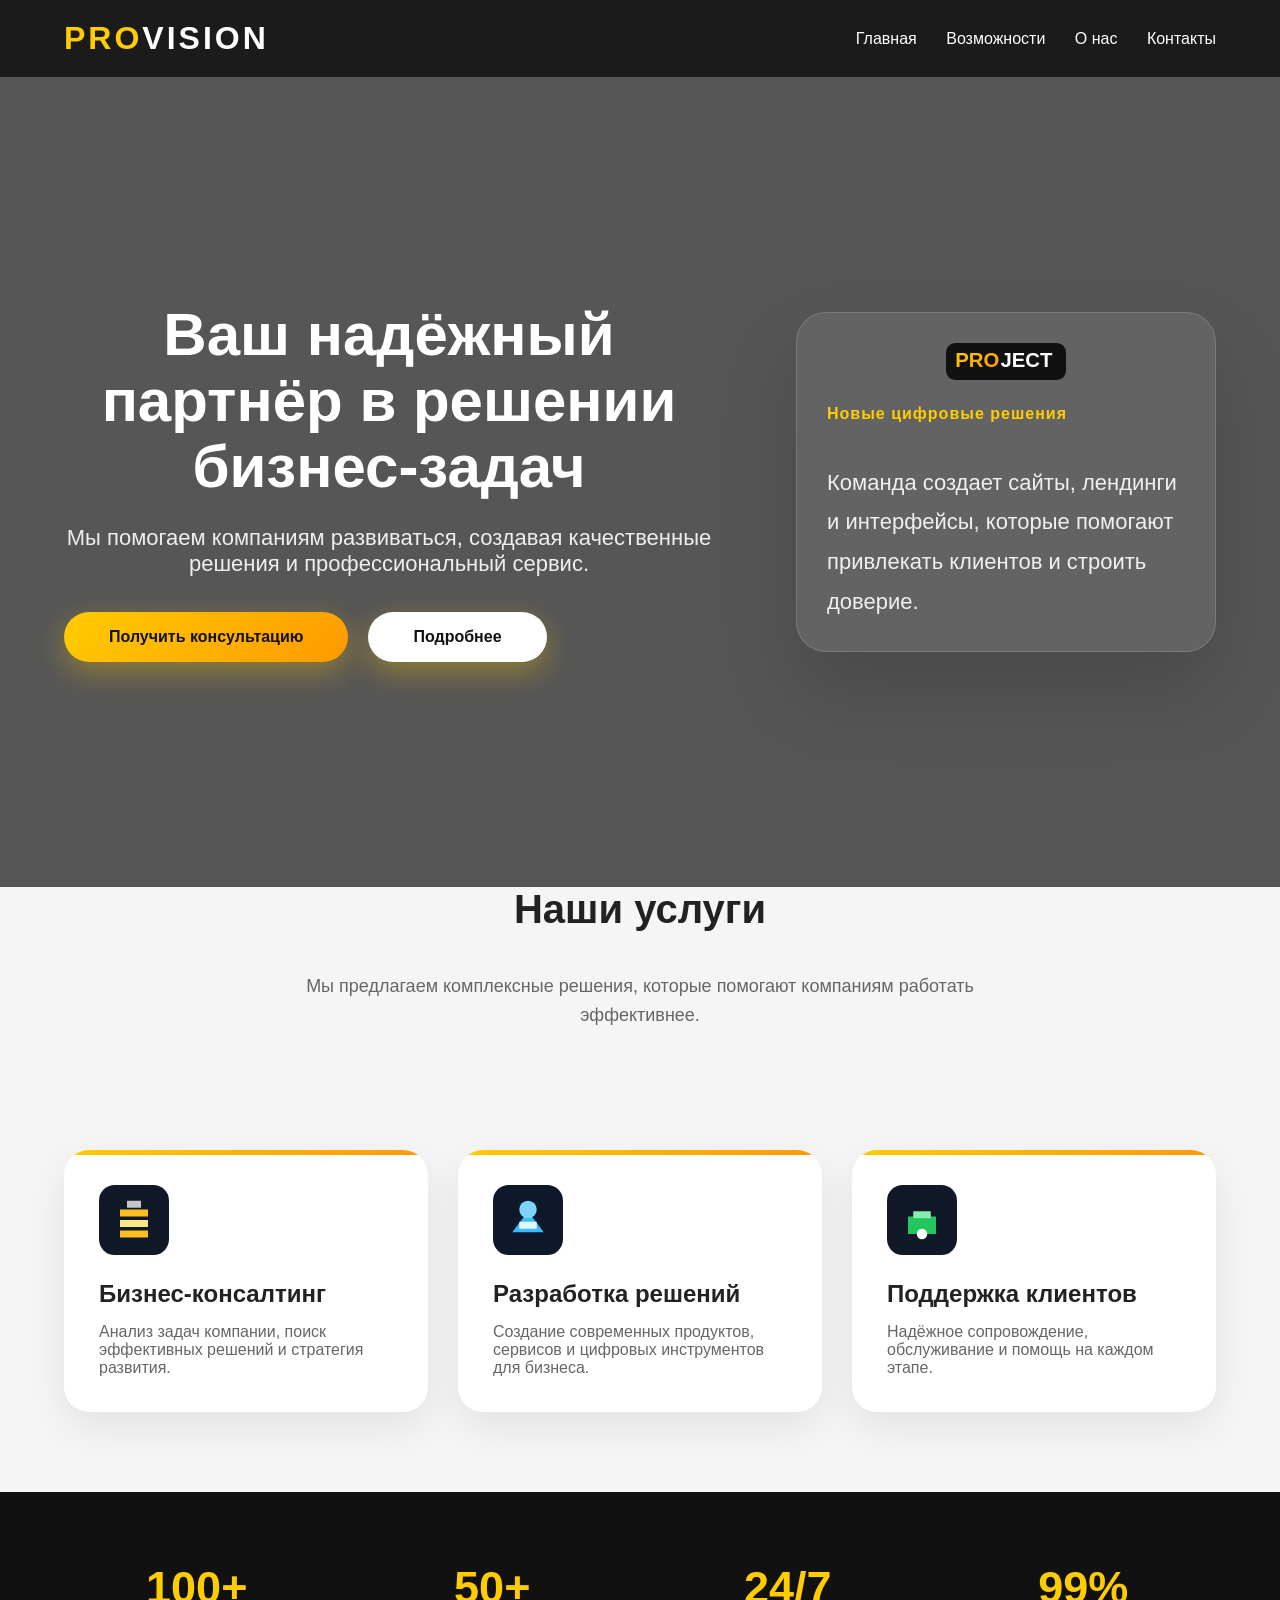
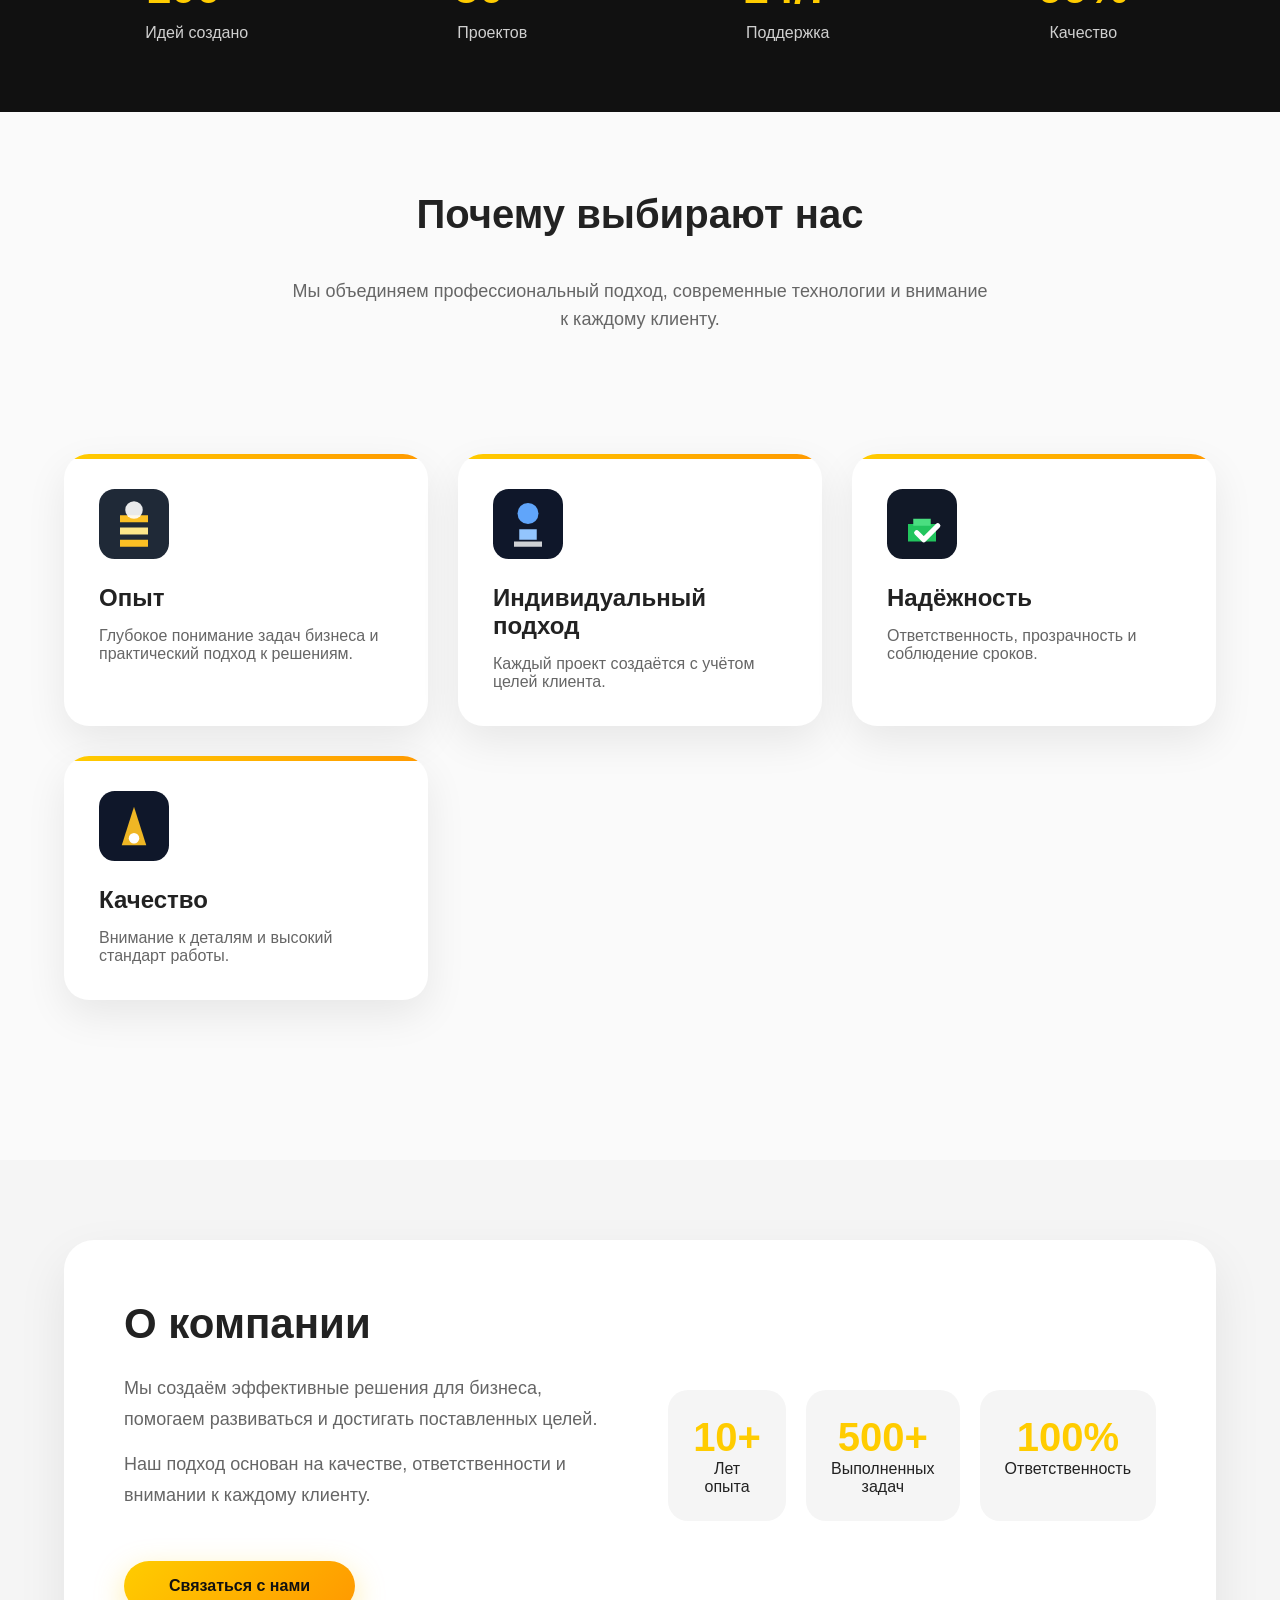
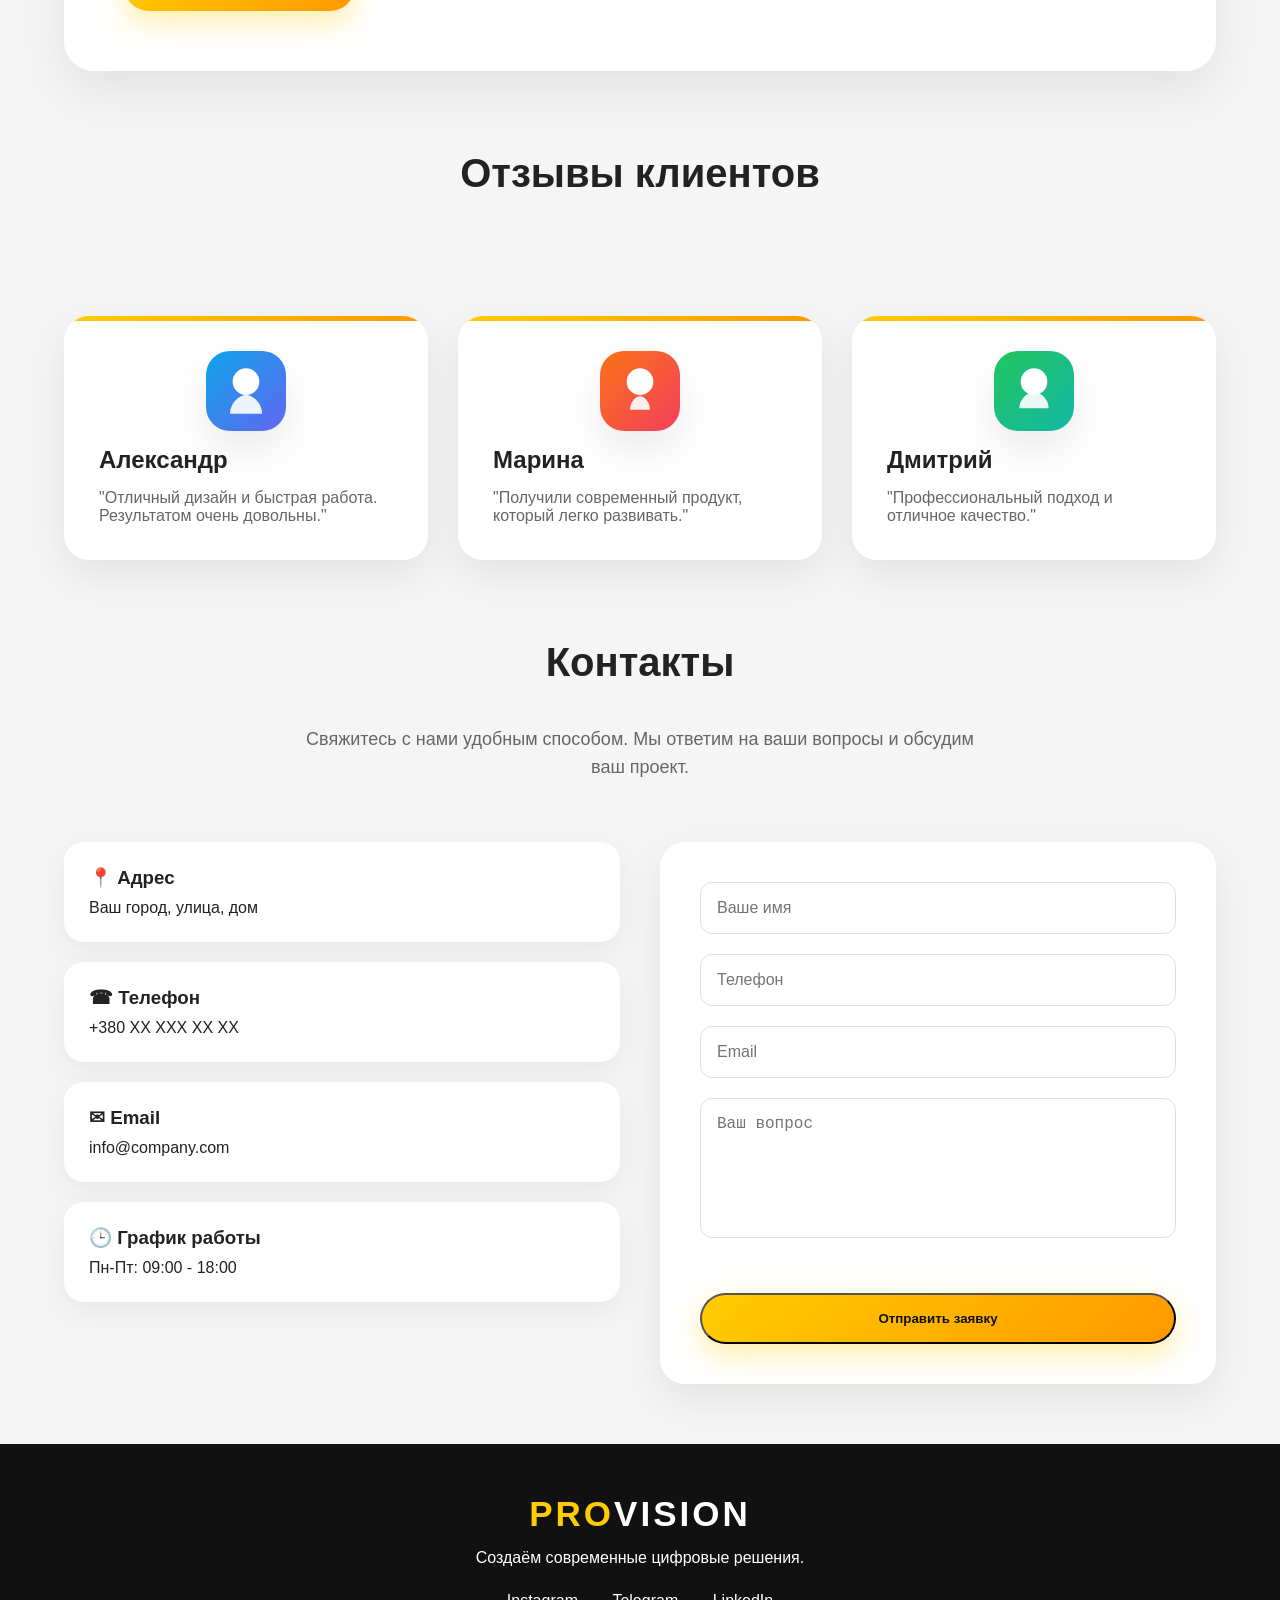
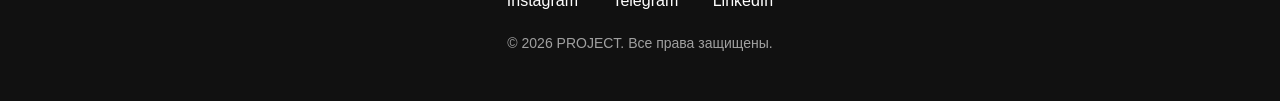
==== index.html @ 2eb460d2 "Add company contact section" ====
<!DOCTYPE html>
<html lang="ru">

<head>

    <meta charset="UTF-8">
    <meta name="viewport" content="width=device-width, initial-scale=1.0">

    <title>PROJECT Studio — digital products</title>
    <meta name="description" content="PROJECT Studio создает современные веб-сайты, лендинги и цифровые продукты для бизнеса. UX/UI, адаптивность и высокая скорость загрузки.">
    <meta name="keywords" content="веб-дизайн, цифровые продукты, UX, UI, адаптивный сайт, сайт для бизнеса, разработка сайтов, лендинг">
    <link rel="icon" href="favicon.ico">
    <link rel="stylesheet" href="style.css">

</head>


<body>


<header>

<div class="container">

<div class="logo">
<span>PRO</span>VISION
</div>


<nav>

<a href="#home">Главная</a>
<a href="#services">Возможности</a>
<a href="#about">О нас</a>
<a href="#contact">Контакты</a>

</nav>

</div>

</header>



<section class="hero" id="home">

<div class="container hero-content">


<div class="hero-text">

<h1>
Ваш надёжный партнёр
в решении бизнес-задач
</h1>


<p>
Мы помогаем компаниям развиваться,
создавая качественные решения
и профессиональный сервис.
</p>


<div class="hero-buttons">

<a href="#contact" class="btn">
Получить консультацию
</a>


<a href="#about" class="btn secondary">
Подробнее
</a>

</div>

</div>



<div class="hero-image">
    <div class="hero-visual">
        <img src="images/logo.svg" alt="PROJECT Studio" class="hero-brand">
        <div class="hero-panel">
            <span>Новые цифровые решения</span>
            <p>Команда создает сайты, лендинги и интерфейсы, которые помогают привлекать клиентов и строить доверие.</p>
        </div>
    </div>
</div>

</div>

</section>




<section id="services">

<div class="container">

<h2 class="section-title">
Наши услуги
</h2>

<p class="section-description">
Мы предлагаем комплексные решения,
которые помогают компаниям работать эффективнее.

</p>

<div class="cards">


<div class="card">

<div class="icon">
<img src="assets/icons/business.svg" alt="Бизнес-консалтинг">
</div>

<h3>
Бизнес-консалтинг
</h3>

<p>
Анализ задач компании,
поиск эффективных решений
и стратегия развития.
</p>

</div>



<div class="card">

<div class="icon">
<img src="assets/icons/solution.svg" alt="Разработка решений">
</div>

<h3>
Разработка решений
</h3>

<p>
Создание современных продуктов,
сервисов и цифровых инструментов
для бизнеса.
</p>

</div>



<div class="card">

<div class="icon">
<img src="assets/icons/support.svg" alt="Поддержка клиентов">
</div>

<h3>
Поддержка клиентов
</h3>

<p>
Надёжное сопровождение,
обслуживание и помощь
на каждом этапе.
</p>

</div>


</div>

</div>

</section>

<section class="stats">

<div class="container">


<div class="stat">

<h2>100+</h2>
<p>Идей создано</p>

</div>


<div class="stat">

<h2>50+</h2>
<p>Проектов</p>

</div>


<div class="stat">

<h2>24/7</h2>
<p>Поддержка</p>

</div>


<div class="stat">

<h2>99%</h2>
<p>Качество</p>

</div>


</div>

</section>

<section class="advantages">

<div class="container">


<h2 class="section-title">
Почему выбирают нас
</h2>


<p class="section-description">

Мы объединяем профессиональный подход,
современные технологии и внимание к каждому клиенту.

</p>


<div class="cards">


<div class="card">

<div class="icon">

<img src="assets/icons/experience.svg" alt="Опыт">

</div>


<h3>
Опыт
</h3>


<p>
Глубокое понимание задач бизнеса
и практический подход к решениям.
</p>

</div>



<div class="card">

<div class="icon">

<img src="assets/icons/individual.svg" alt="Индивидуальный подход">

</div>


<h3>
Индивидуальный подход
</h3>


<p>
Каждый проект создаётся
с учётом целей клиента.
</p>

</div>



<div class="card">

<div class="icon">

<img src="assets/icons/reliability.svg" alt="Надёжность">

</div>


<h3>
Надёжность
</h3>


<p>
Ответственность,
прозрачность и соблюдение сроков.
</p>

</div>



<div class="card">

<div class="icon">

<img src="assets/icons/quality.svg" alt="Качество">

</div>


<h3>
Качество
</h3>


<p>
Внимание к деталям
и высокий стандарт работы.
</p>

</div>


</div>


</div>

</section>

<section id="about">

<div class="container">

<div class="about-box">


<div class="about-text">

<h2>
О компании
</h2>


<p>
Мы создаём эффективные решения для бизнеса,
помогаем развиваться и достигать поставленных целей.
</p>


<p>
Наш подход основан на качестве,
ответственности и внимании к каждому клиенту.
</p>


<a href="#contact" class="btn">
Связаться с нами
</a>

</div>



<div class="about-features">


<div class="feature">

<h3>
10+
</h3>

<p>
Лет опыта
</p>

</div>



<div class="feature">

<h3>
500+
</h3>

<p>
Выполненных задач
</p>

</div>



<div class="feature">

<h3>
100%
</h3>

<p>
Ответственность
</p>

</div>


</div>


</div>

</div>

</section>


<section class="reviews">

<div class="container">

<h2 class="section-title">
Отзывы клиентов
</h2>


<div class="cards">


<div class="card">

<div class="avatar avatar-client avatar-client-1">
    <img src="images/avatar-1.svg" alt="Аватар клиента Александр">
</div>

<h3>
Александр
</h3>

<p>
"Отличный дизайн и быстрая работа.
Результатом очень довольны."
</p>

</div>



<div class="card">

<div class="avatar avatar-client avatar-client-2">
    <img src="images/avatar-2.svg" alt="Аватар клиента Марина">
</div>

<h3>
Марина
</h3>

<p>
"Получили современный продукт,
который легко развивать."
</p>

</div>



<div class="card">

<div class="avatar avatar-client avatar-client-3">
    <img src="images/avatar-3.svg" alt="Аватар клиента Дмитрий">
</div>

<h3>
Дмитрий
</h3>

<p>
"Профессиональный подход
и отличное качество."
</p>

</div>


</div>

</div>

</section>


<section id="contact">

<div class="container">


<h2 class="section-title">
Контакты
</h2>


<p class="section-description">

Свяжитесь с нами удобным способом.
Мы ответим на ваши вопросы и обсудим ваш проект.

</p>


<div class="contact-grid">


<div class="contact-info">


<div class="contact-item">

<h3>
📍 Адрес
</h3>

<p>
Ваш город, улица, дом
</p>

</div>



<div class="contact-item">

<h3>
☎ Телефон
</h3>

<p>
+380 XX XXX XX XX
</p>

</div>



<div class="contact-item">

<h3>
✉ Email
</h3>

<p>
info@company.com
</p>

</div>



<div class="contact-item">

<h3>
🕒 График работы
</h3>

<p>
Пн-Пт: 09:00 - 18:00
</p>

</div>


</div>



<div class="contact-form">


<form>


<input 
type="text"
placeholder="Ваше имя">


<input
type="tel"
placeholder="Телефон">


<input
type="email"
placeholder="Email">


<textarea
placeholder="Ваш вопрос">
</textarea>


<button class="btn">
Отправить заявку
</button>


</form>


</div>


</div>


</div>

</section>

<footer>

<div class="container footer-content">


<div class="footer-logo">

<span>PRO</span>VISION

</div>


<p>
Создаём современные цифровые решения.
</p>


<div class="social">

<a href="#">Instagram</a>
<a href="#">Telegram</a>
<a href="#">LinkedIn</a>

</div>


<p class="copyright">
© 2026 PROJECT. Все права защищены.
</p>


</div>

</footer>



<script src="script.js"></script>


</body>

</html>
---- style.css ----
* {
    margin: 0;
    padding: 0;
    box-sizing: border-box;
}

html {
    scroll-behavior: smooth;
}

body {
    font-family: "Segoe UI", Arial, sans-serif;
    background: #f5f5f5;
    color: #222;
}

.container {
    width: 90%;
    max-width: 1200px;
    margin: auto;
}


/* HEADER */

header {
    position: sticky;
    top: 0;
    z-index: 1000;
    background: rgba(15,15,15,0.95);
    backdrop-filter: blur(10px);
    padding: 20px 0;
}

header .container {
    display: flex;
    justify-content: space-between;
    align-items: center;
}

.logo span {
    color:#ffcc00;
}

.logo {
    color: white;
    font-size:32px;
    font-weight:900;
    letter-spacing:3px;
}

.hero-image {
    display:flex;
    justify-content:center;
    align-items:center;
}

.hero-visual {
    width:100%;
    max-width:420px;
    padding:30px;
    background:rgba(255,255,255,0.08);
    border:1px solid rgba(255,255,255,0.15);
    border-radius:30px;
    box-shadow:0 40px 80px rgba(0,0,0,0.15);
}

.hero-brand {
    width:120px;
    display:block;
    margin:0 auto 25px;
}

.hero-panel {
    text-align:left;
}

.hero-panel span {
    display:inline-block;
    color:#ffcc00;
    letter-spacing:1px;
    font-weight:700;
    margin-bottom:15px;
}

.hero-panel p {
    font-size:18px;
    line-height:1.8;
    opacity:.9;
}

nav a {
    color: white;
    text-decoration: none;
    margin-left: 25px;
    font-size: 16px;
    transition: .3s;
}

nav a:hover {
    color: #ffcc00;
}


/* HERO */

.hero {
    min-height: 90vh;
    display:flex;
    align-items:center;
    text-align:center;
    color:white;
    background:
    linear-gradient(
        rgba(0,0,0,.65),
        rgba(0,0,0,.65)
    ),
    url("https://images.unsplash.com/photo-1516321318423-f06f85e504b3")
    center/cover no-repeat;
}


.hero h1 {
    font-size: 60px;
    margin-bottom: 20px;
}

.hero p {
    font-size: 22px;
    opacity: .9;
}


.btn {
    display:inline-block;
    margin-top:35px;
    padding:16px 45px;
    background:
    linear-gradient(
        135deg,
        #ffcc00,
        #ff9900
    );
    color:#111;
    border-radius:50px;
    text-decoration:none;
    font-weight:800;
    box-shadow:
    0 10px 30px rgba(255,204,0,.35);
    transition:.3s;
}

.btn:hover {
    transform:
    translateY(-5px)
    scale(1.05);
}


/* CARDS */

.cards {
    display: grid;
    grid-template-columns:
    repeat(auto-fit,minmax(280px,1fr));

    gap: 30px;
    padding: 80px 0;
}


.card {

    background:white;
    padding:35px;
    border-radius:25px;

    box-shadow:
    0 15px 40px rgba(0,0,0,.08);

    transition:.4s;
}


.card:hover {

    transform:
    translateY(-10px);

}


.card h3 {

    font-size:24px;
    margin-bottom:15px;

}


.card p {

    color:#666;

}



/* FOOTER */

footer {

    background:#111;
    color:white;
    text-align:center;
    padding:30px;

}


/* MOBILE */

@media(max-width:700px){

header .container{

flex-direction:column;

}


nav{

margin-top:15px;

}


.hero h1{

font-size:40px;

}

}

.icon {
    width:70px;
    height:70px;
    margin-bottom:25px;
}

.icon img {
    width:100%;
    height:100%;
    object-fit:contain;
}

.hero-content {
    display:flex;
    align-items:center;
    justify-content:space-between;
    gap:50px;
}


.hero-text {

max-width:650px;

}


.hero h1 {

font-size:60px;

line-height:1.1;

}


.hero p {

margin-top:25px;

font-size:22px;

}


.hero-buttons {

display:flex;

gap:20px;

flex-wrap:wrap;

}


.btn.secondary {

background:white;

color:#111;

}


.hero-image {

display:flex;

justify-content:center;

align-items:center;

}


.circle {

width:280px;

height:280px;

border-radius:50%;

display:flex;

align-items:center;

justify-content:center;

font-size:100px;

background:

linear-gradient(
135deg,
#ffcc00,
#ff9900
);

box-shadow:

0 20px 60px rgba(255,204,0,.35);

animation:

float 3s infinite ease-in-out;

}


@keyframes float {

0%,100% {

transform:translateY(0);

}


50% {

transform:translateY(-20px);

}

}


@media(max-width:800px){

.hero-content{

flex-direction:column;

text-align:center;

}


.hero h1{

font-size:40px;

}

}


.card {

    position:relative;

    overflow:hidden;

}


.card::before {

    content:"";

    position:absolute;

    top:0;
    left:0;

    width:100%;
    height:5px;

    background:
    linear-gradient(
        90deg,
        #ffcc00,
        #ff9900
    );

}


.section-title {

    text-align:center;

    font-size:40px;

    margin-bottom:40px;

}


/* STATS */

.stats {

    background:#111;

    color:white;

    padding:70px 0;

}


.stats .container {

    display:grid;

    grid-template-columns:
    repeat(auto-fit,minmax(180px,1fr));

    gap:30px;

    text-align:center;

}


.stat h2 {

    font-size:45px;

    color:#ffcc00;

}


.stat p {

    margin-top:10px;

    opacity:.8;

}


.hidden {

opacity:0;

transform:translateY(40px);

transition:.7s;

}


.show {

opacity:1;

transform:translateY(0);

}


.avatar {
    width:80px;
    height:80px;
    margin:0 auto 15px;
    border-radius:24px;
    overflow:hidden;
    box-shadow:0 20px 40px rgba(0,0,0,.08);
}

.avatar img {
    width:100%;
    height:100%;
    object-fit:cover;
}


.contact-box {

background:white;

padding:50px;

border-radius:30px;

box-shadow:

0 20px 50px rgba(0,0,0,.08);

text-align:center;

margin:80px 0;

}


.contact-box h2 {

font-size:40px;

margin-bottom:15px;

}


.contact-box form {

display:flex;

flex-direction:column;

gap:20px;

margin-top:30px;

}


.contact-box input,
.contact-box textarea {


padding:18px;

border-radius:15px;

border:1px solid #ddd;

font-size:16px;

}


.contact-box textarea {

height:150px;

resize:none;

}


.contact-box button {

border:none;

cursor:pointer;

}

footer {

background:#111;

color:white;

padding:50px 0;

}


.footer-content {

text-align:center;

}


.footer-logo {

font-size:35px;

font-weight:900;

letter-spacing:3px;

margin-bottom:15px;

}


.footer-logo span {

color:#ffcc00;

}


.social {

margin:25px 0;

}


.social a {

color:white;

text-decoration:none;

margin:0 15px;

transition:.3s;

}


.social a:hover {

color:#ffcc00;

}


.copyright {

opacity:.6;

font-size:14px;

}

@media(max-width:600px){

nav a {

display:block;

margin:10px 0;

}

.hero {

padding:60px 0;

}

.hero p {

font-size:18px;

}

.cards {

padding:40px 0;

}

.contact-box {

padding:30px 20px;

}

.section-title {

font-size:32px;

}

}
.about-box {

display:flex;

align-items:center;

justify-content:space-between;

gap:50px;

background:white;

padding:60px;

border-radius:30px;

box-shadow:

0 20px 50px rgba(0,0,0,.08);

margin:80px 0;

}


.about-text {

max-width:600px;

}


.about-text h2 {

font-size:42px;

margin-bottom:25px;

}


.about-text p {

font-size:18px;

line-height:1.7;

color:#666;

margin-bottom:15px;

}


.about-features {

display:grid;

grid-template-columns:repeat(3,1fr);

gap:20px;

}


.feature {

text-align:center;

padding:25px;

background:#f5f5f5;

border-radius:20px;

}


.feature h3 {

font-size:40px;

color:#ffcc00;

}


@media(max-width:800px){

.about-box{

flex-direction:column;

padding:30px;

}


.about-features{

grid-template-columns:1fr;

}

}
.section-description {

text-align:center;

max-width:700px;

margin:0 auto 40px;

color:#666;

font-size:18px;

line-height:1.6;

}
.advantages {

background:#fafafa;

padding:80px 0;

}
.contact-grid {

display:grid;

grid-template-columns:

repeat(auto-fit,minmax(300px,1fr));

gap:40px;

margin:60px 0;

}


.contact-info {

display:flex;

flex-direction:column;

gap:20px;

}


.contact-item {

background:white;

padding:25px;

border-radius:20px;

box-shadow:

0 10px 30px rgba(0,0,0,.06);

}


.contact-item h3 {

margin-bottom:10px;

}


.contact-form {

background:white;

padding:40px;

border-radius:25px;

box-shadow:

0 15px 40px rgba(0,0,0,.08);

}


.contact-form form {

display:flex;

flex-direction:column;

gap:20px;

}


.contact-form input,
.contact-form textarea {

padding:16px;

border-radius:12px;

border:1px solid #ddd;

font-size:16px;

}


.contact-form textarea {

height:140px;

resize:none;

}
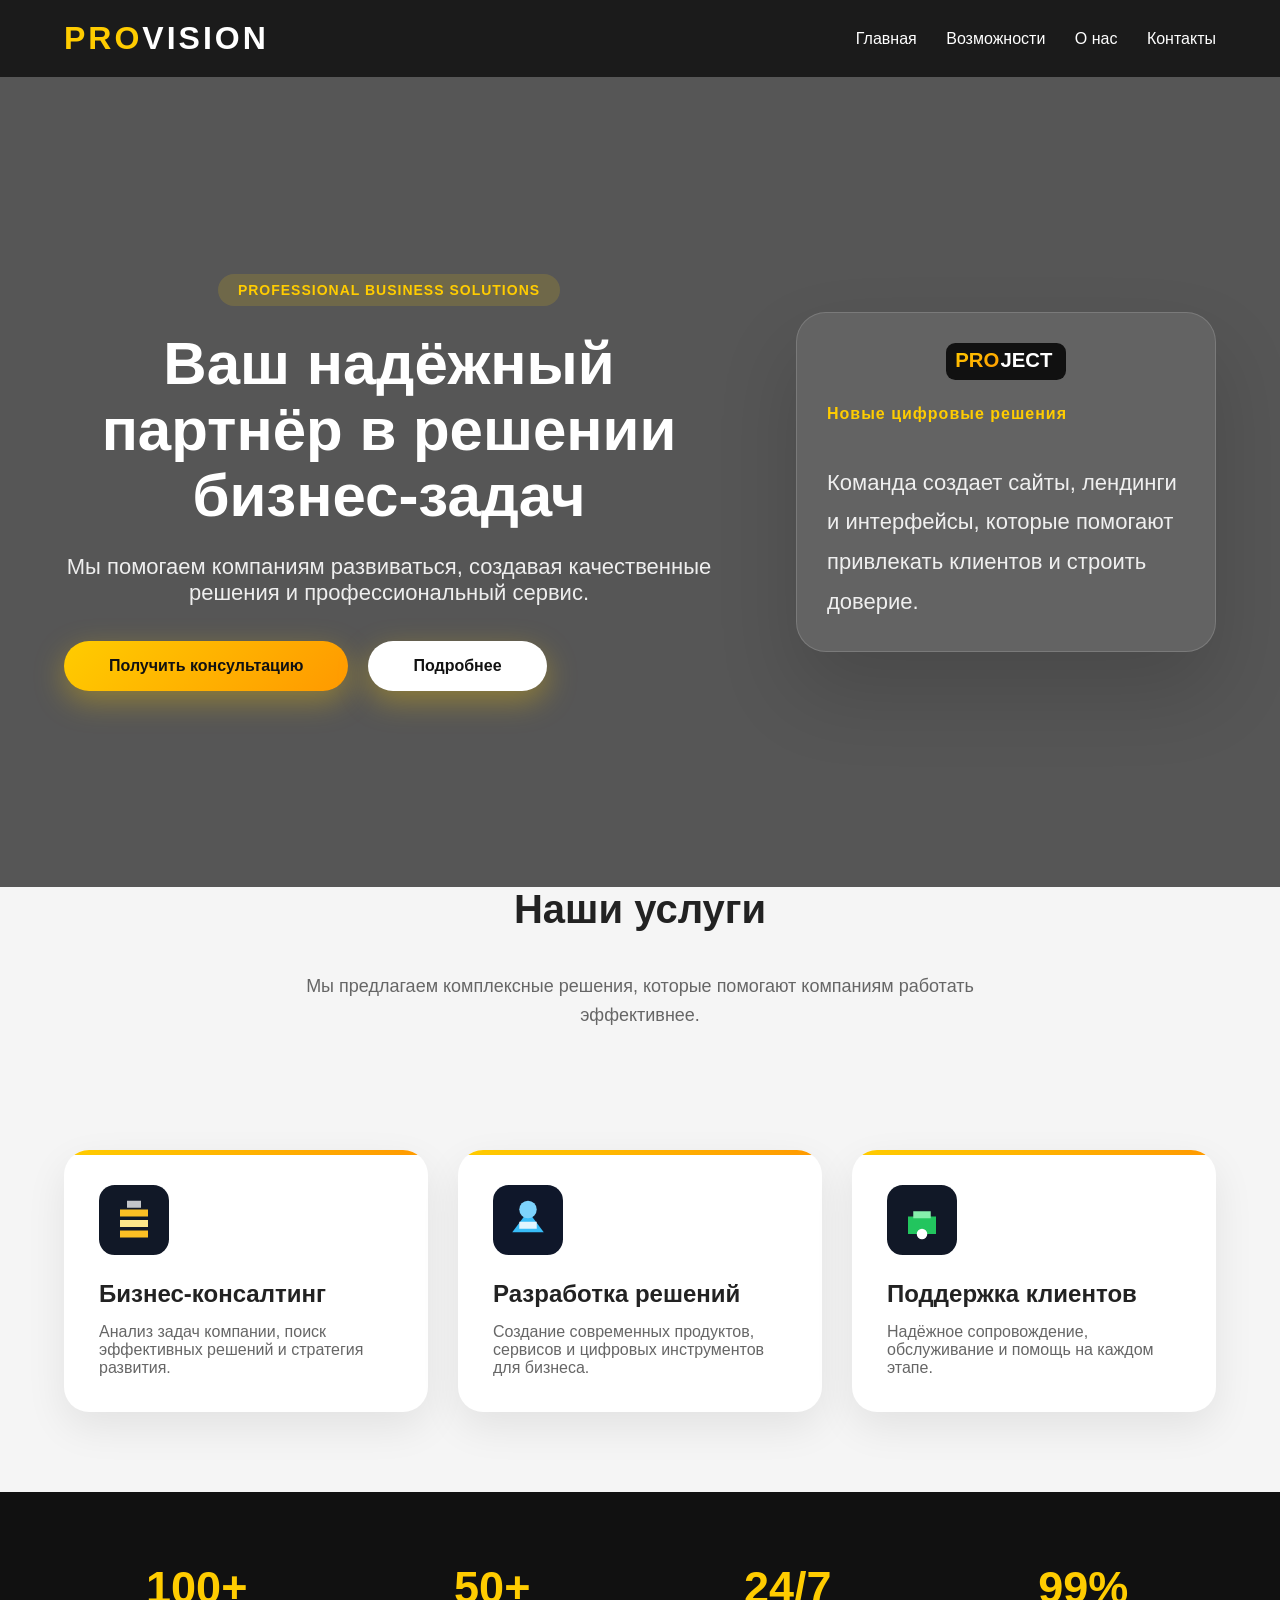
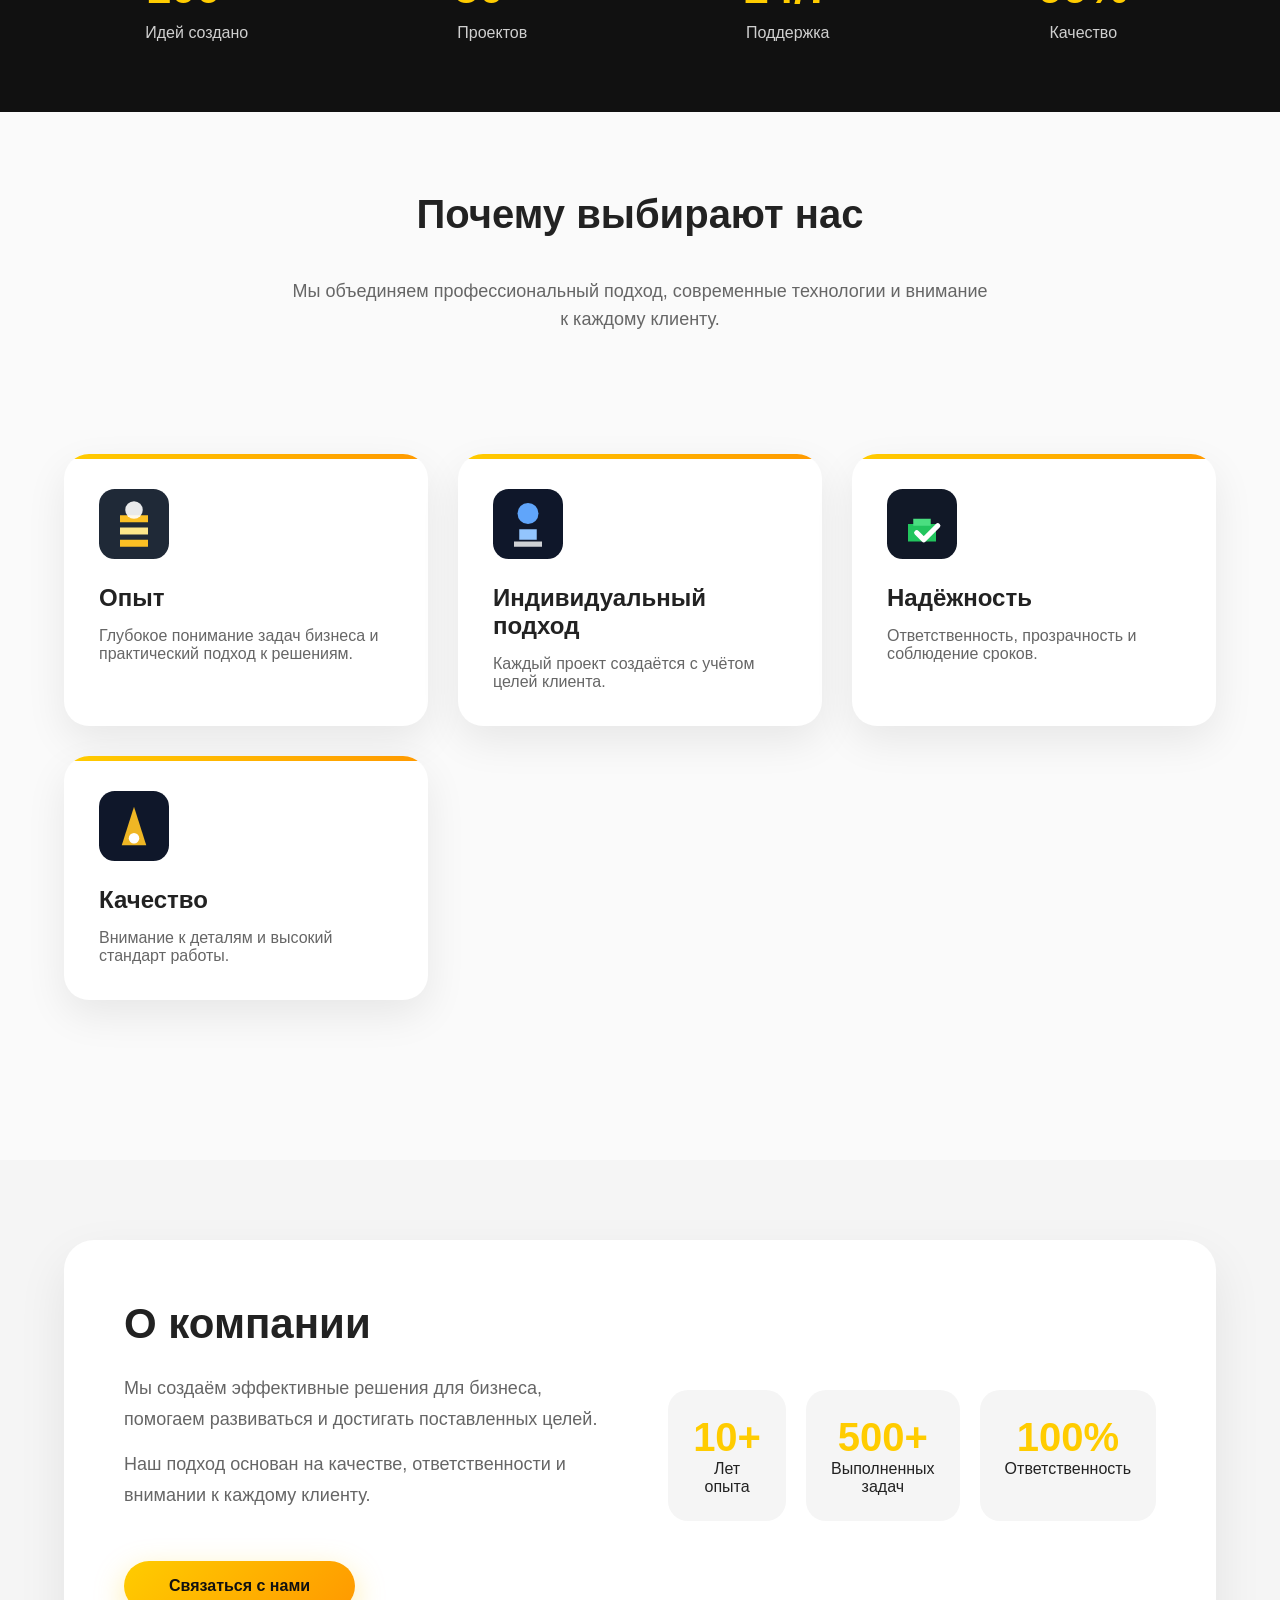
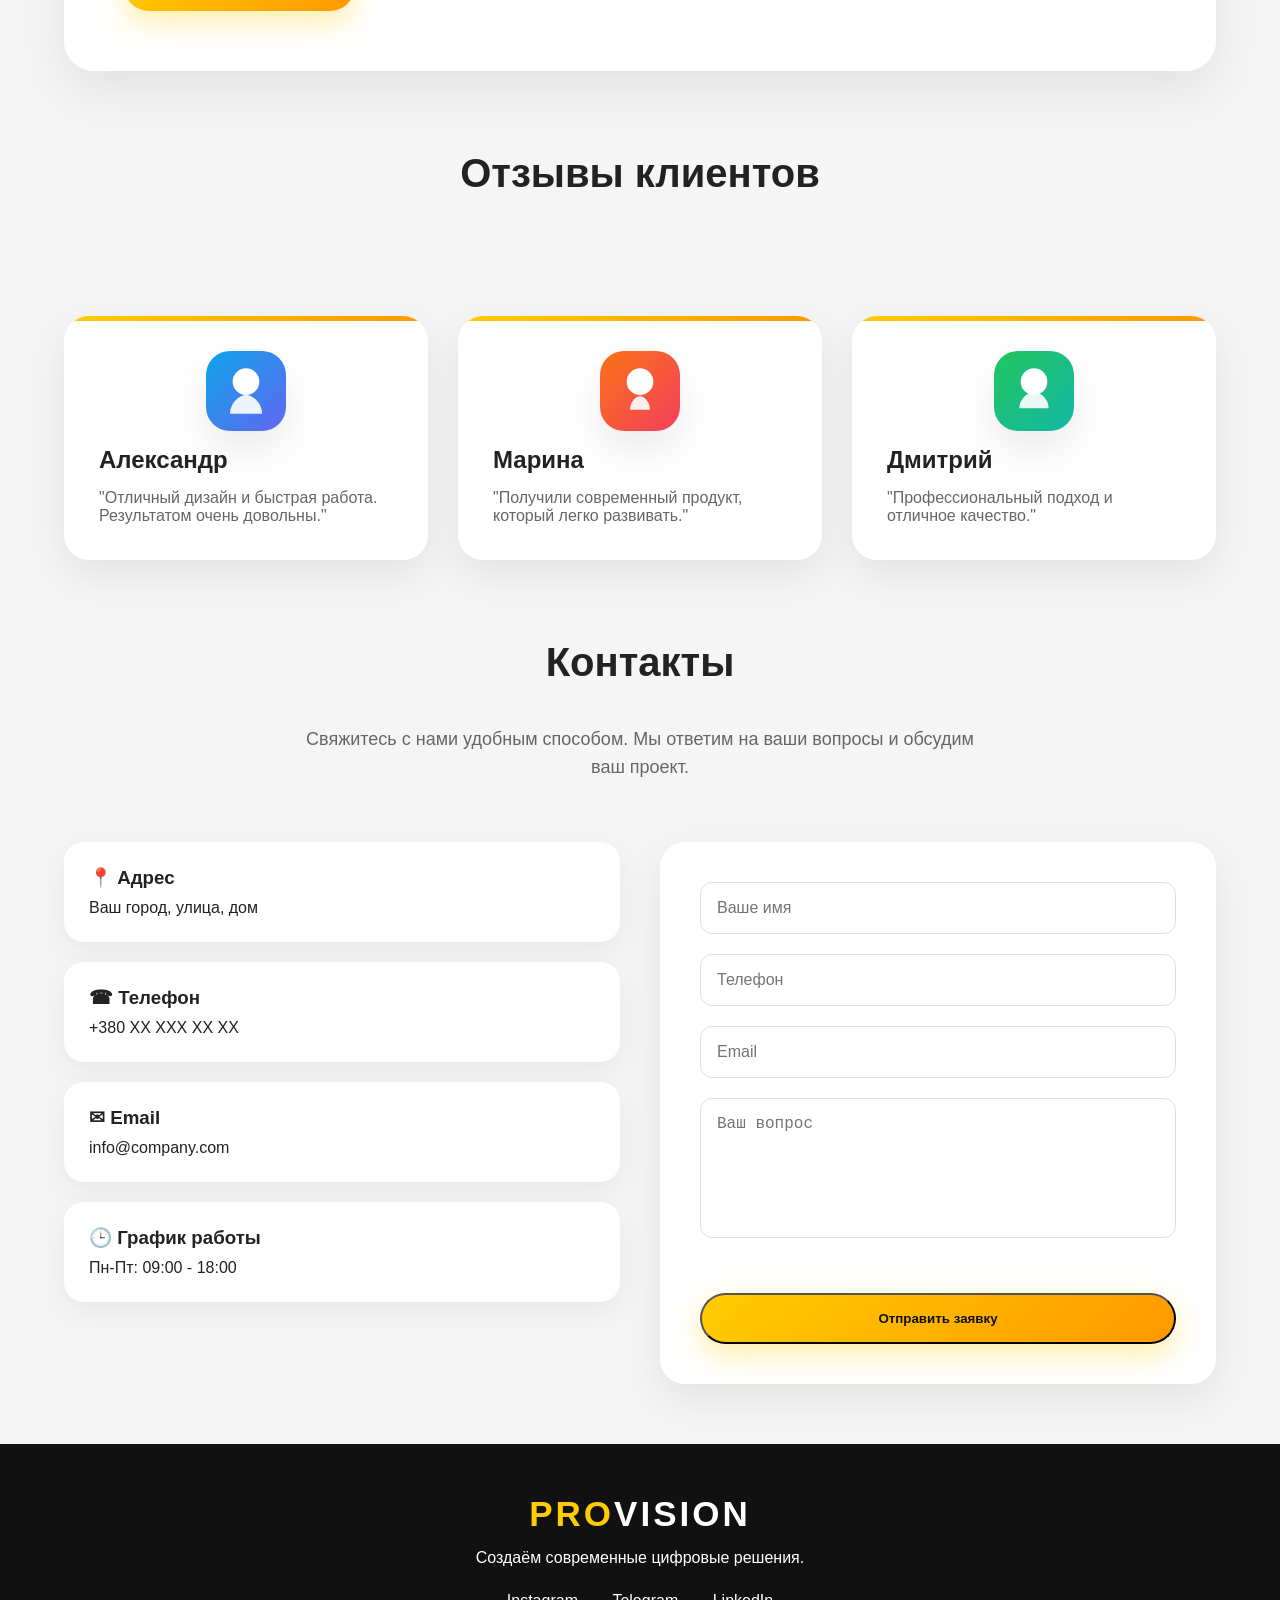
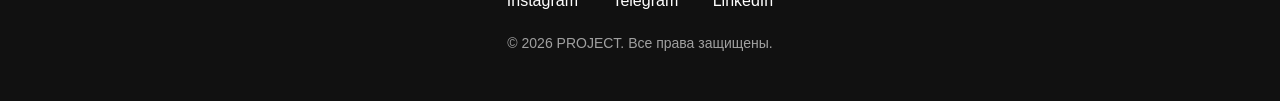
==== commit 88da9197: "Add company branding style" ====
--- a/index.html
+++ b/index.html
@@ -6,10 +6,11 @@
     <meta charset="UTF-8">
     <meta name="viewport" content="width=device-width, initial-scale=1.0">
 
-    <title>PROJECT Studio — digital products</title>
-    <meta name="description" content="PROJECT Studio создает современные веб-сайты, лендинги и цифровые продукты для бизнеса. UX/UI, адаптивность и высокая скорость загрузки.">
-    <meta name="keywords" content="веб-дизайн, цифровые продукты, UX, UI, адаптивный сайт, сайт для бизнеса, разработка сайтов, лендинг">
-    <link rel="icon" href="favicon.ico">
+    <title>PROVISION — профессиональные решения для бизнеса</title>
+    <meta name="description" content="PROVISION — компания, предоставляющая современные решения для бизнеса. Консалтинг, разработка и сопровождение проектов.">
+    <meta name="keywords" content="бизнес, услуги, консалтинг, решения, компания">
+    <meta name="author" content="PROVISION">
+    <link rel="icon" href="assets/favicon/favicon.ico">
     <link rel="stylesheet" href="style.css">
 
 </head>
@@ -48,6 +49,12 @@
 
 
 <div class="hero-text">
+
+<div class="badge">
+
+PROFESSIONAL BUSINESS SOLUTIONS
+
+</div>
 
 <h1>
 Ваш надёжный партнёр
--- a/style.css
+++ b/style.css
@@ -12,6 +12,13 @@
     font-family: "Segoe UI", Arial, sans-serif;
     background: #f5f5f5;
     color: #222;
+}
+
+:root {
+    --primary:#ffcc00;
+    --dark:#111111;
+    --light:#f7f7f7;
+    --text:#333333;
 }
 
 .container {
@@ -39,7 +46,7 @@
 }
 
 .logo span {
-    color:#ffcc00;
+    color:var(--primary);
 }
 
 .logo {
@@ -77,7 +84,7 @@
 
 .hero-panel span {
     display:inline-block;
-    color:#ffcc00;
+    color:var(--primary);
     letter-spacing:1px;
     font-weight:700;
     margin-bottom:15px;
@@ -98,7 +105,7 @@
 }
 
 nav a:hover {
-    color: #ffcc00;
+    color: var(--primary);
 }
 
 
@@ -138,7 +145,7 @@
     background:
     linear-gradient(
         135deg,
-        #ffcc00,
+        var(--primary),
         #ff9900
     );
     color:#111;
@@ -340,7 +347,7 @@
 
 linear-gradient(
 135deg,
-#ffcc00,
+var(--primary),
 #ff9900
 );
 
@@ -417,7 +424,7 @@
     background:
     linear-gradient(
         90deg,
-        #ffcc00,
+        var(--primary),
         #ff9900
     );
 
@@ -466,7 +473,7 @@
 
     font-size:45px;
 
-    color:#ffcc00;
+    color:var(--primary);
 
 }
 
@@ -622,7 +629,7 @@
 
 .footer-logo span {
 
-color:#ffcc00;
+color:var(--primary);
 
 }
 
@@ -649,7 +656,7 @@
 
 .social a:hover {
 
-color:#ffcc00;
+color:var(--primary);
 
 }
 
@@ -662,6 +669,18 @@
 
 }
 
+.badge {
+    display:inline-block;
+    padding:8px 20px;
+    border-radius:30px;
+    background:rgba(255,204,0,.15);
+    color:var(--primary);
+    font-size:14px;
+    font-weight:700;
+    letter-spacing:1px;
+    margin-bottom:25px;
+}
+
 @media(max-width:600px){
 
 nav a {
@@ -785,7 +804,7 @@
 
 font-size:40px;
 
-color:#ffcc00;
+color:var(--primary);
 
 }
 
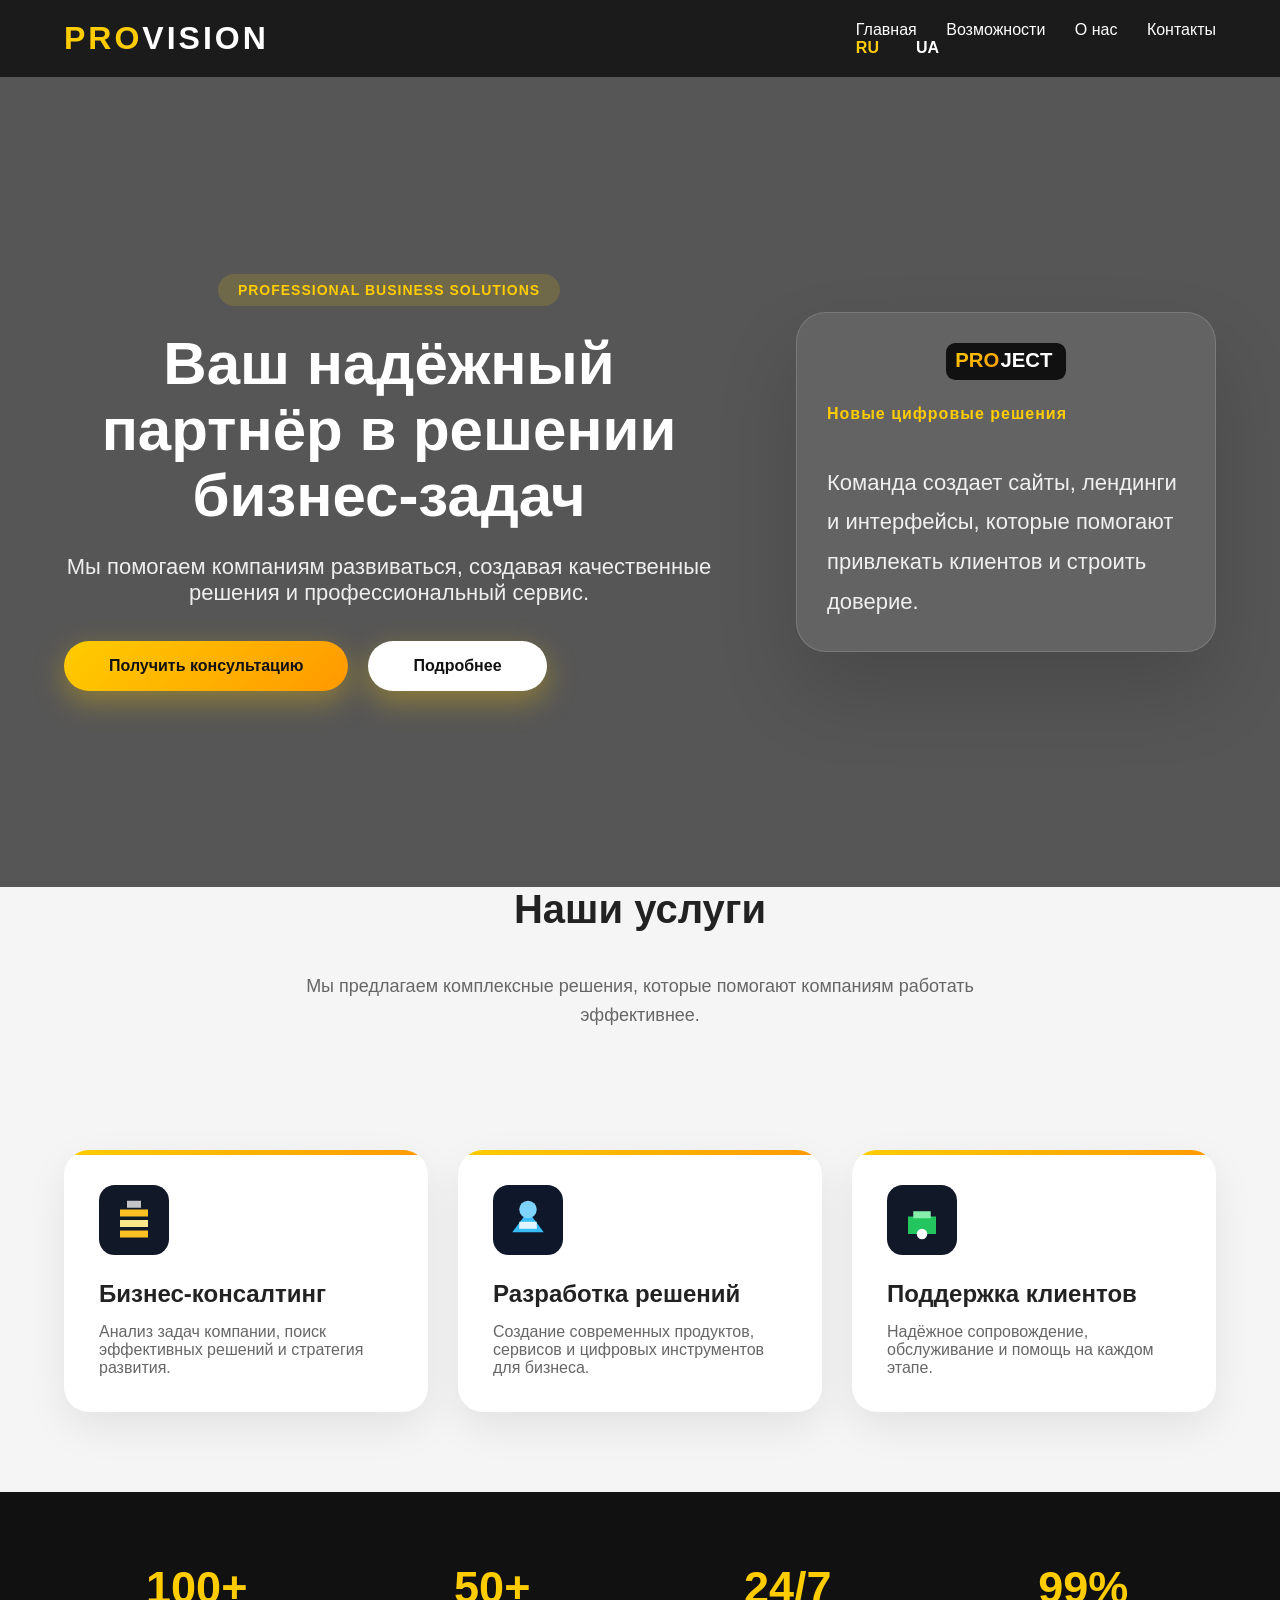
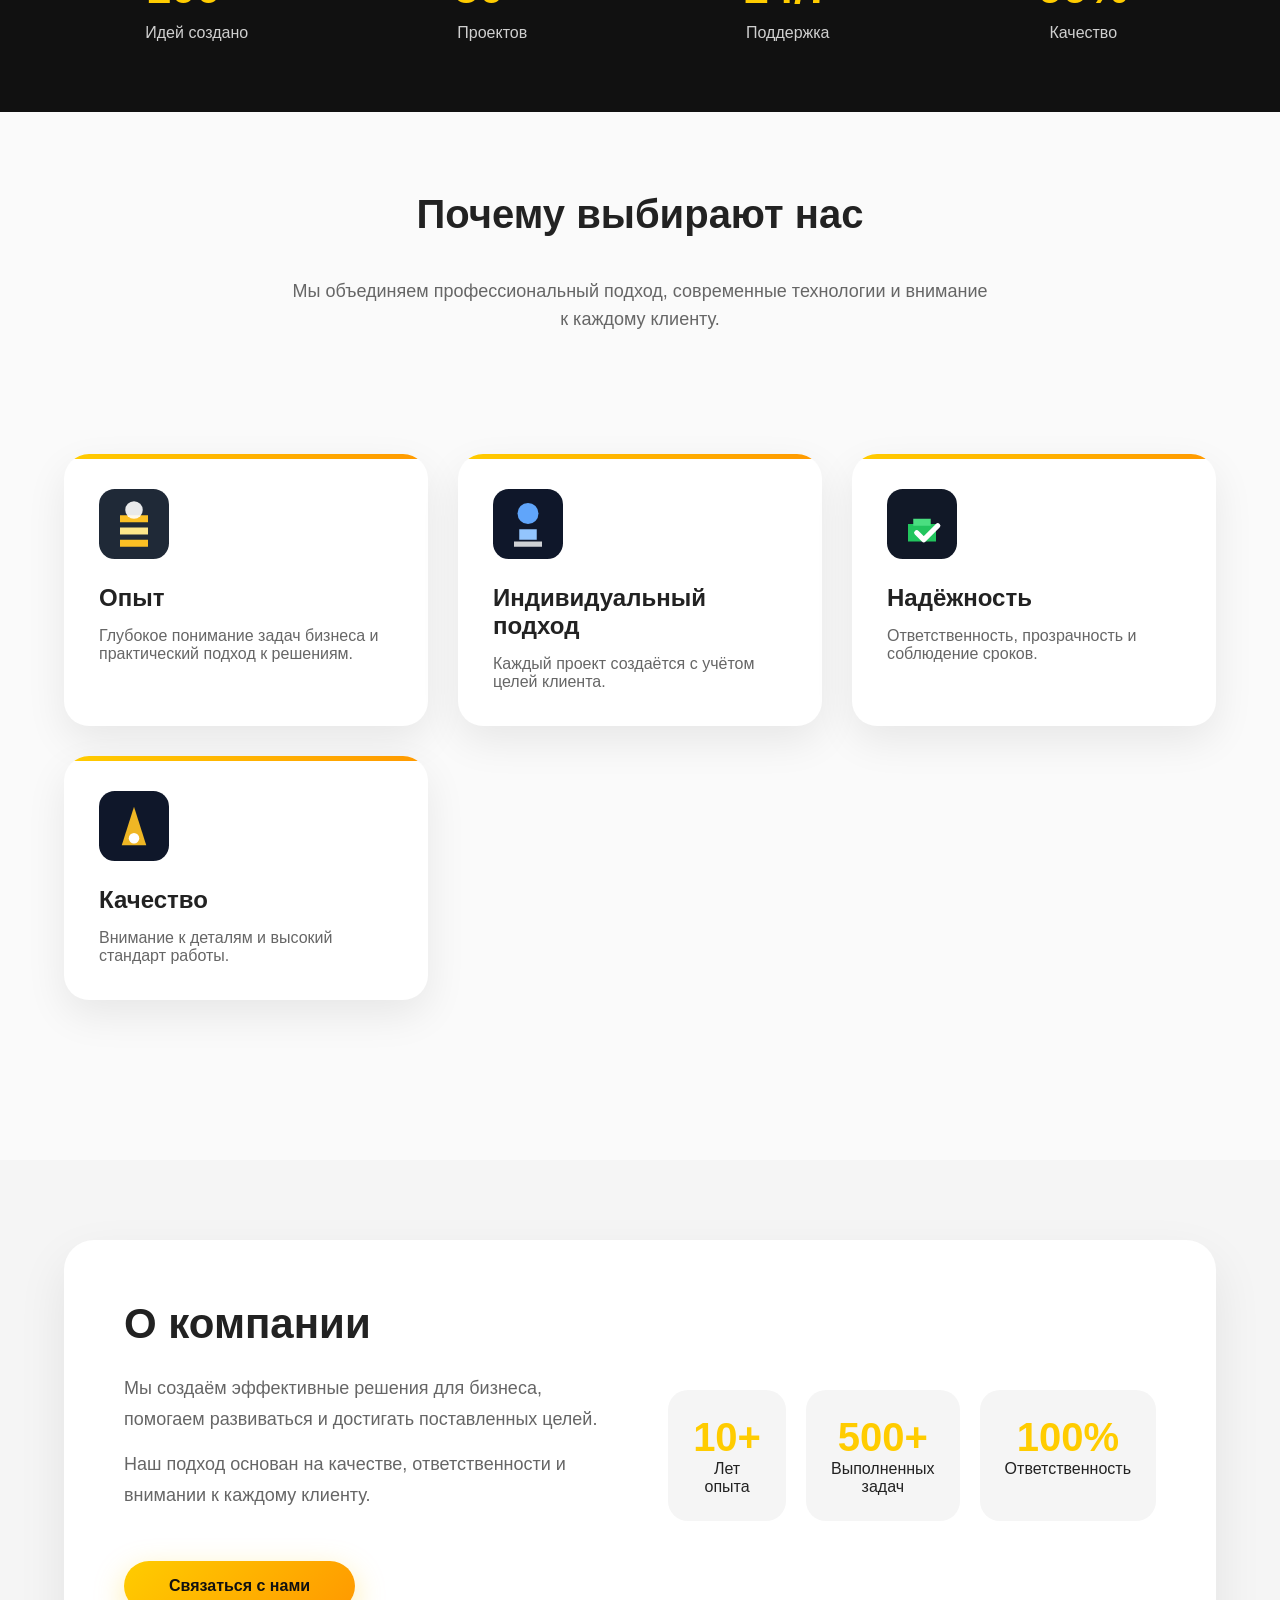
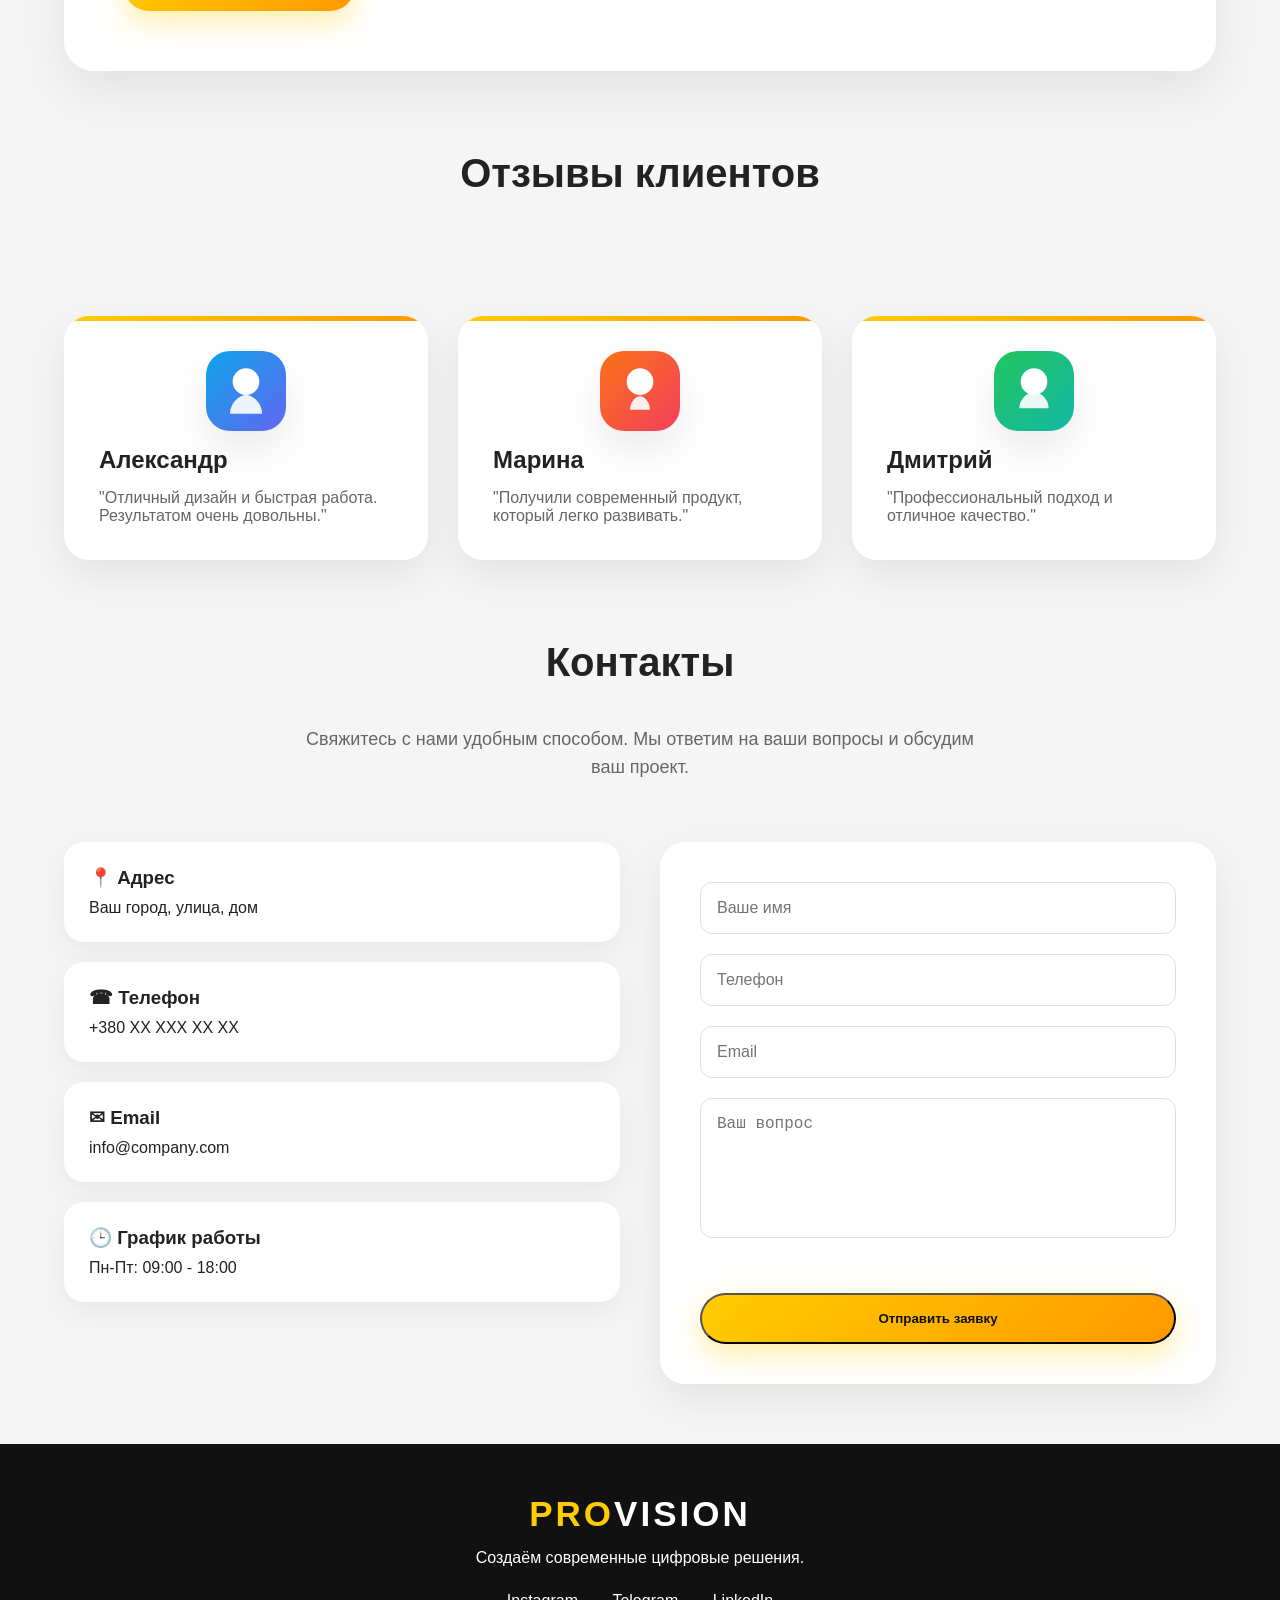
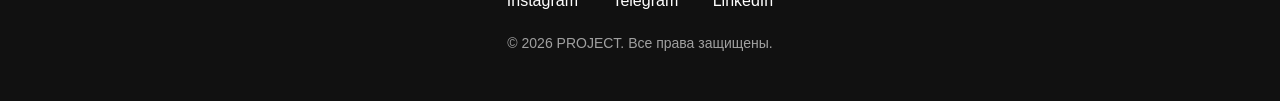
==== commit 1bf9e110: "Add language switcher and styles" ====
--- a/index.html
+++ b/index.html
@@ -34,6 +34,11 @@
 <a href="#services">Возможности</a>
 <a href="#about">О нас</a>
 <a href="#contact">Контакты</a>
+
+<div class="lang-switch">
+    <a href="index.html" class="active">RU</a>
+    <a href="ua/index.html">UA</a>
+</div>
 
 </nav>
 
--- a/style.css
+++ b/style.css
@@ -105,6 +105,24 @@
 }
 
 nav a:hover {
+    color: var(--primary);
+}
+
+.lang-switch {
+    display: flex;
+    gap: 12px;
+    align-items: center;
+}
+
+.lang-switch a {
+    text-decoration: none;
+    color: white;
+    font-weight: 600;
+    transition: color .3s;
+}
+
+.lang-switch a:hover,
+.lang-switch a.active {
     color: var(--primary);
 }
 
